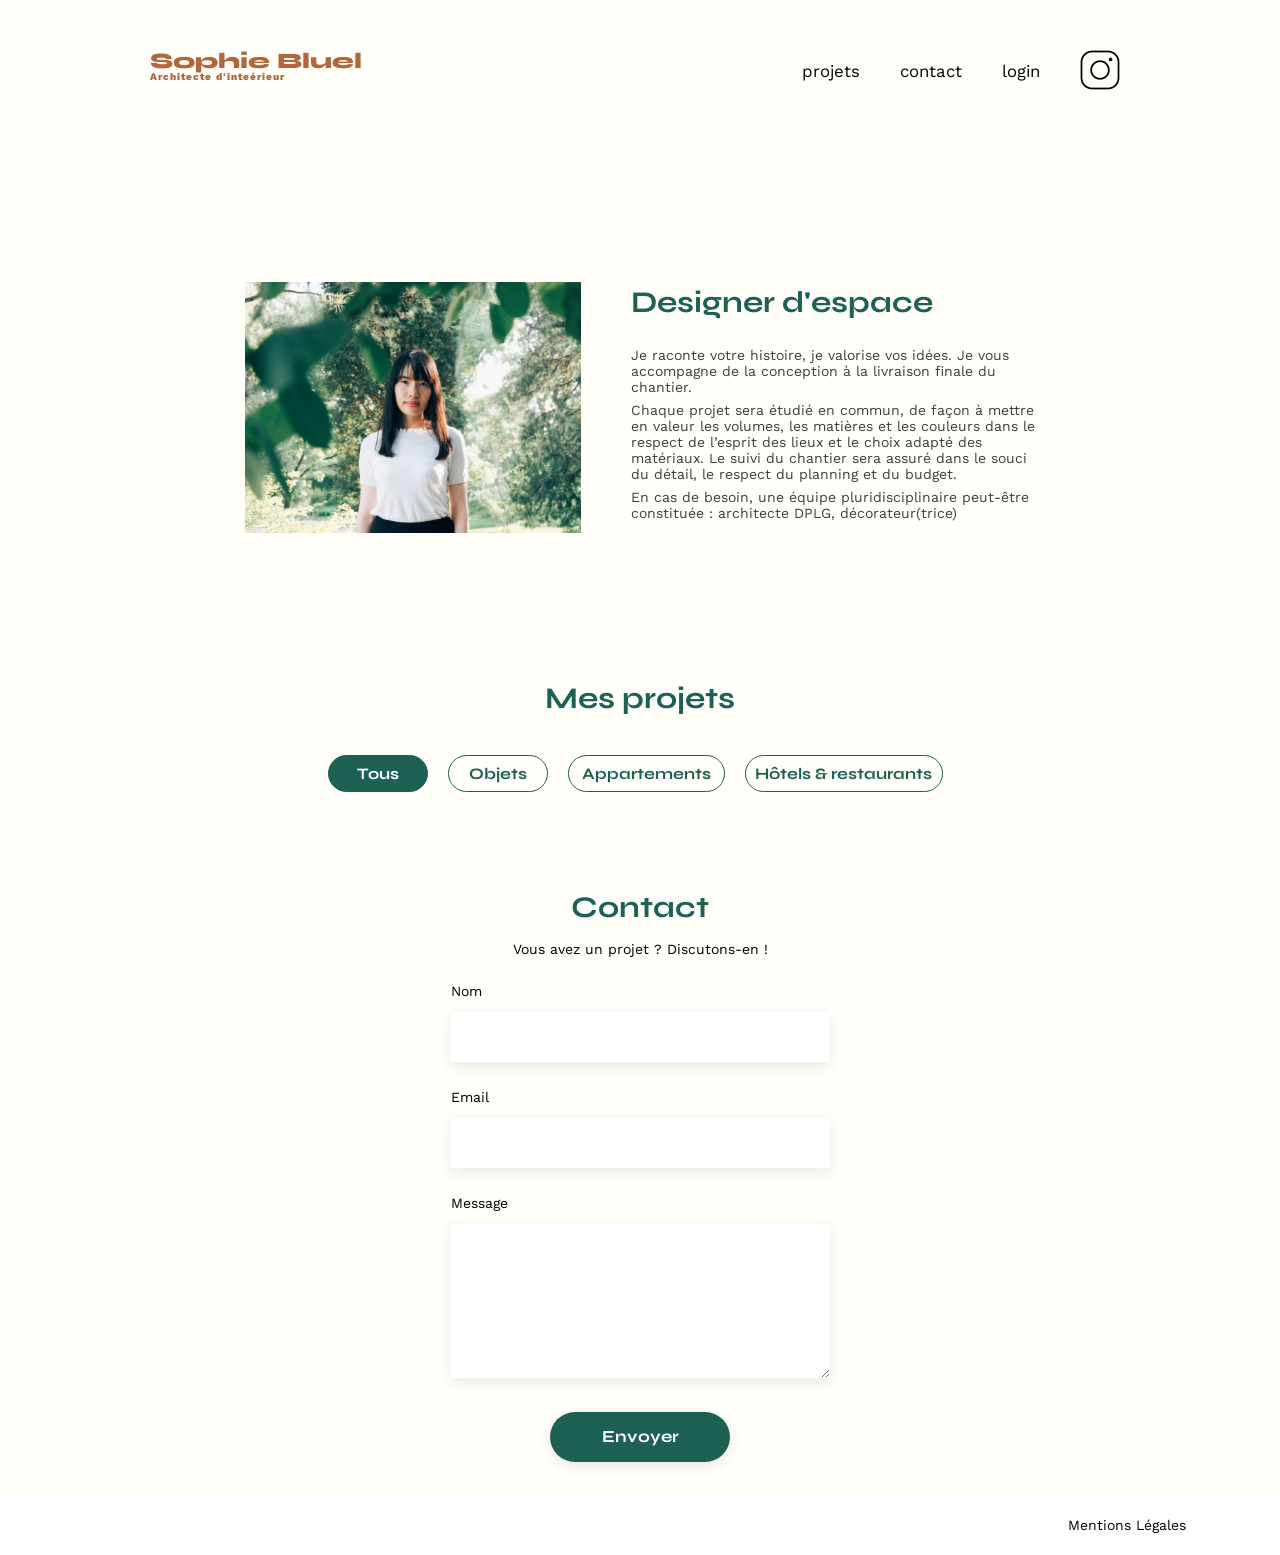
==== FrontEnd/index.html @ d5f516a0 "Intégration preview image de la modale ajout photo" ====
<!DOCTYPE html>
<html lang="fr">
<head>
	<meta charset="UTF-8">
	<title>Sophie Bluel - Architecte d'intérieur</title>
	<meta name="viewport" content="width=device-width, initial-scale=1.0">
	<link rel="preconnect" href="https://fonts.googleapis.com">
	<link rel="preconnect" href="https://fonts.gstatic.com" crossorigin>
	<link href="https://fonts.googleapis.com/css2?family=Syne:wght@700;800&family=Work+Sans&display=swap" rel="stylesheet">
	<link rel="stylesheet" href="https://cdnjs.cloudflare.com/ajax/libs/font-awesome/6.4.2/css/all.min.css"
	integrity="sha512-z3gLpd7yknf1YoNbCzqRKc4qyor8gaKU1qmn+CShxbuBusANI9QpRohGBreCFkKxLhei6S9CQXFEbbKuqLg0DA=="
	crossorigin="anonymous" referrerpolicy="no-referrer" />
	<meta name="description" content="">
	<link rel="stylesheet" href="./assets/style.css">
	<script src="./assets/scripts/works.js" defer></script>
	<script src="./assets/scripts/modal.js" defer></script>
</head>
<body>
	<section id="admin-mode-bar">
		<i class="fa-regular fa-pen-to-square admin-mode-bar-icon"></i>
		<p class="admin-mode-bar-text">Mode édition</p>
	</section>
<header>
	<h1>Sophie Bluel <span>Architecte d'inteérieur</span></h1>
	<nav>
		<ul>
			<li><a href="index.html">projets</a></li>
			<li><a href="index.html#contact">contact</a></li>
			<li><a href="login.html" id="login">login</a>
				<a href="index.html" id="logout">logout</a>
			</li>
		<li><img src="./assets/icons/instagram.png" alt="Instagram"></li>
		</ul>
	</nav>
</header>
<main>
	<section id="introduction">
		<figure>
			<img src="./assets/images/sophie-bluel.png" alt="">
		</figure>
		<article>
			<h2>Designer d'espace</h2>
			<p>Je raconte votre histoire, je valorise vos idées. Je vous accompagne de la conception à la livraison finale du chantier.</p>
			<p>Chaque projet sera étudié en commun, de façon à mettre en valeur les volumes, les matières et les couleurs dans le respect de l’esprit des lieux et le choix adapté des matériaux. Le suivi du chantier sera assuré dans le souci du détail, le respect du planning et du budget.</p>
			<p>En cas de besoin, une équipe pluridisciplinaire peut-être constituée : architecte DPLG, décorateur(trice)</p>
		</article>
	</section>
	<dialog id="modalGallery" aria-hidden="true" aria-labelledby="modal-title" >
		<i class="fa-solid fa-xmark closeModalGallery"></i>
		<h2 class="modalGallerTitle">Galerie photo</h2>
		<div class="galleryModal"></div>
		<div class="modalGalleryLine"></div>
		<button type="button" id="addPhotoButton" class="modalGalleryButton">Ajouter une photo</button>
	</dialog>
	<dialog id="modalPhoto" aria-hidden="true" aria-labelledby="modalPhotoTile" >
		<div class="modalPhotoHeader">
			<i class="fa-solid fa-arrow-left-long backModalGallery"></i>
			<i class="fa-solid fa-xmark modalPhotoClose"></i>
		</div>
		<h2 class="modalPhotoTitle">Ajout photo</h2>
		<div class="modalPhotoMain">
			<i class="fa-regular fa-image"></i>
			<img src="#" alt="preview image" id="previewImage">
			<input type="file" name="image" id="image" accept="image/*">
			<label for="image">+ Ajouter photo</label>
			<p>jpg, png : 4mo max</p>
		</div>
		<form method="POST" class="modalPhotoForm">
			<label for="title">Titre</label>
			<input type="text" name="title" id="title">
			<label for="select">Catégorie</label>
			<select value="categories" id="select">
				<option selected value="" class="option"></option>
				<option value="objets" class="option">Objets</option>
				<option value="appartements" class="option">Appartements</option>
				<option value="hôtels" class="option">Hôtels & restaurants</option>
			</select>
			<div class="modalPhotoLine"></div>
			<button type="submit" id="submitBtn">Valider</button>

	</dialog>


	<section id="portfolio">
		<div class="portfolio-header">
			<h2>Mes projets</h2>
			<button class="portfolioButton" id="openModalGallery"><i class="fa-regular fa-pen-to-square"></i>modifier</button>
		</div>
		<div class="gallery"></div>
	</section>
	<section id="contact">
		<h2>Contact</h2>
		<p>Vous avez un projet ? Discutons-en !</p>
		<form action="#" method="post">
			<label for="name">Nom</label>
			<input type="text" name="name" id="name">
			<label for="email">Email</label>
			<input type="email" name="email" id="email">
			<label for="message">Message</label>
			<textarea name="message" id="message" cols="30" rows="10"></textarea>
			<input type="submit" value="Envoyer">
		</form>
	</section>
</main>

<footer>
	<nav>
		<ul>
			<li>Mentions Légales</li>
		</ul>
	</nav>
</footer>
</body>
</html>
---- FrontEnd/assets/style.css ----
/* http://meyerweb.com/eric/tools/css/reset/
   v2.0 | 20110126
   License: none (public domain)
*/

html, body, div, span, applet, object, iframe,
h1, h2, h3, h4, h5, h6, p, blockquote, pre,
a, abbr, acronym, address, big, cite, code,
del, dfn, em, img, ins, kbd, q, s, samp,
small, strike, strong, sub, sup, tt, var,
b, u, i, center,
dl, dt, dd, ol, ul, li,
fieldset, form, label, legend,
table, caption, tbody, tfoot, thead, tr, th, td,
article, aside, canvas, details, embed,
figure, figcaption, footer, header, hgroup,
menu, nav, output, ruby, section, summary,
time, mark, audio, video {
	margin: 0;
	padding: 0;
	border: 0;
	font-size: 100%;
	font: inherit;
	vertical-align: baseline;
}
/* HTML5 display-role reset for older browsers */
article, aside, details, figcaption, figure,
footer, header, hgroup, menu, nav, section {
	display: block;
}
body {
	line-height: 1;
}
ol, ul {
	list-style: none;
}
blockquote, q {
	quotes: none;
}
blockquote:before, blockquote:after,
q:before, q:after {
	content: '';
	content: none;
}
table {
	border-collapse: collapse;
	border-spacing: 0;
}
/** end reset css**/
html {
	display: flex;
	flex-direction: column;
	align-items: center;
	padding: 0;
	margin: 0;
}
body {
	width: 100%;
	font-family: 'Work Sans' ;
	font-size: 14px;
	background-color: #fffef8;
}
* {
	box-sizing: border-box;
}
header {
	display: flex;
	justify-content: space-between;
	margin: 50px 150px 139px 150px;
}
a {
	text-decoration: none;
	color: #000000;
}
main {
	display: flex;
	flex-direction: column;
	align-items: center;
	padding: 0 245px;
}
section {
	margin: 50px 0
}

h1{
	display: flex;
	flex-direction: column;
	font-family: 'Syne';
	font-size: 22px;
	font-weight: 800;
	color: #B1663C;
}

h1 > span {
	font-family: 'Work Sans';
	font-size:10px;
	letter-spacing: 0.1em;
;
}

h2{
	font-family: 'Syne';
	font-weight: 700;
	font-size: 30px;
	color: #1D6154
}
header nav ul {
	display: flex;
	align-items: center;
	list-style-type: none;

}
header nav li {
	padding: 0 10px;
	font-size: 1.2em;
	margin-left: 20px;
}

li:hover {
	color: #B1663C;
}
li a:hover {
	color: #B1663C;
}
#introduction {
	display: flex;
	align-items: center;
}
#introduction img {
	display: block;
	width: 87%;
}

#introduction h2 {
	margin-bottom: 1em;
}
#introduction p {
	margin-bottom: 0.5em;
	width: 404px;
	color: #3D3D3D;
	font-family: Work Sans;
	font-size: 14px;
	font-style: normal;
	font-weight: 400;
	line-height: normal;
}
#portfolio {
	margin-top: 100px;
}
.portfolio-header{
	display: flex;
	justify-content: center;
	align-items: center;
	margin-bottom: 3em;
	gap: 20px;
}
.portfolioButton {
	border: none;
	background-color: #fffef8;
	display: none;
	align-items: center;
	justify-content: center;
	gap: 11px;
	color: #000;
	font-family: Work Sans;
	font-size: 14px;
	font-style: normal;
	font-weight: 400;
	line-height: normal;
}
#portfolio h2 {
	text-align: center;
}
.gallery {
	width: 100%;
	display: grid;
	grid-template-columns: 1fr 1fr 1fr;
	grid-column-gap: 20px;
	grid-row-gap: 20px;
}

.gallery img {
	width: 100%;
}
.gallery figcaption {
	color: #3D3D3D;
	font-family: Work Sans;
	font-size: 13px;
	font-style: normal;
	font-weight: 400;
	line-height: normal;
}
.filters {
	display: flex;
	justify-content: center;
	gap: 10px;
	margin: 0 0 50px 0;
}
.btn {
	height: 37px;
	background-color: #fffef8;
	color: #1D6154;
	border-radius: 60px;
	border: 1px solid #1D6154;
	text-align: center;
	font-family: Syne;
	font-size: 16px;
	font-style: normal;
	font-weight: 700;
	line-height: normal;
}
.btn-all, .btn-items {
	width: 100px;
}
.btn-apartments {
	width: 157px;
}
.btn-hotels {
	width: 198px;
}
.btn_selected {
	color: #fff;
	background-color: #1D6154;
}
#contact {
	width: 379px;
	margin: auto;
	display: flex;
	flex-direction: column;
}
#contact > * {
	text-align: center;

}
#contact h2{
	margin-bottom: 20px;
}
#contact form {
	text-align: left;
	margin-top:30px;
	display: flex;
	flex-direction: column;
}

#contact input {
	height: 50px;
	font-size: 1.2em;
	border: none;
	box-shadow: 0px 4px 14px rgba(0, 0, 0, 0.09);
}
#contact label {
	width: 100%;
	margin: 2em 0 1em 0;
	display: flex;
	justify-content: flex-start;
}
#contact textarea {
	border: none;
	box-shadow: 0px 4px 14px rgba(0, 0, 0, 0.09);
}
input[type="submit"]{
	font-family: 'Syne';
	font-weight: 700;
	color: white;
	background-color: #1D6154;
	margin : 2em auto ;
	width: 180px;
	text-align: center;
	border-radius: 60px ;
}
footer {
	width: 100%;
	height: 60px;
	background-color: #fff;
	display: flex;
	align-items: center;
	justify-content: flex-end;
}

footer nav ul {
	width: 100%;
	margin-right: 6.69em;
}

/* Page login */
#login {
	width: 50%;
	height: 54.5em;
	margin: auto;
}
#login > * {
	text-align: center;

}
#login h1{
	margin-bottom: 20px;
	color: #1D6154;
	text-align: center;
	font-family: Syne;
	font-size: 30px;
	font-style: normal;
	font-weight: 700;
	line-height: normal;
}
#login form {
	text-align: left;
	margin-top:30px;
	display: flex;
	flex-direction: column;
	align-items: center;
}

#login input {
	width: 379px;
	height: 50px;
	font-size: 1.2em;
	border: none;
	box-shadow: 0px 4px 14px rgba(0, 0, 0, 0.09);
}
#login label {
	width: 379px;
	margin: 2em 0 1em 0;
	color: #3D3D3D;
	font-family: Work Sans;
	font-size: 14px;
	font-style: normal;
	font-weight: 500;
	line-height: normal;
}
#login a {
	color: #3d3d3d;
	align-self: center;
	font-family: Work Sans;
	font-size: 14px;
	font-style: normal;
	font-weight: 500;
	line-height: normal;
	text-decoration-line: underline;
	width: 139px;
	height: 16px;
}
#login .submit-btn {
	width: 179px;
	height: 36px;
	font-size: 14px;
	border-radius: 60px;
	background: #1D6154;
	color: #FFF;
	text-align: center;
	font-family: Syne;
	font-size: 14px;
	font-style: normal;
	font-weight: 700;
	line-height: normal;
	margin: 37px 0 28px 0;
}
#logout {
	display: none;
}

/* Mode édition */
#admin-mode-bar {
	height: 59px;
	background-color: #000;
	display: none;
	justify-content: center;
	align-items: center;
	gap: 21px;
	margin: 0;
}

.admin-mode-bar-icon {
	width: 15.58px;
	height: 15.58px;
	color: #fff;
}

.admin-mode-bar-text {
	color: #FFF;
	text-align: center;
	font-family: Work Sans;
	font-size: 16px;
	font-style: normal;
	font-weight: 400;
	line-height: normal;	
}
.portfolio-header{
	display: flex;
	justify-content: center;
	align-items: center;
	margin-bottom: 3em;
	gap: 20px;
}

/* Modale galérie */
#modalGallery::backdrop {
	background: rgba(0, 0, 0, 0.30);
}
#modalGallery {
	width: 630px;
	height: 688px;
	display: flex;
	flex-direction: column;
	align-items: center;
	border: none;
	border-radius: 10px;
	background-color: #fff;
	padding: 0;
}

.closeModalGallery {
	width: 24px;
	height: 24px;
	margin: 26px 30px 0 auto;
}

.modalGalleryLine {
	width: 430px;
	border-top: 1px solid #b3b3b3;
	margin: 70px 0 0 0;
}

.modalGalleryButton {
	width: 237px;
	height: 36px;
	border: none;
	border-radius: 60px;
	background: #1D6154;
	color: #FFF;
	text-align: center;
	font-family: Syne;
	font-size: 14px;
	font-style: normal;
	font-weight: 700;
	line-height: normal;
	margin: 40px 0;
}

.galleryModal {
	display: grid;
	grid-template-columns: repeat(5, 1fr);
	margin: 40px 0 0 0;
	gap: 30px 10px;
}

.galleryModalFigure {
	width: 78px;
	height: 104px;
	display: flex;
	align-items: flex-start;
	position: relative;
}

.galleryModalFigureImage {
	width: 100%;
	height: 100%;
	object-fit: cover;
}

.galleryModalFigureDelete {
	width: 17px;
	height: 17px;
	background: #000;
	border: none;
	position: absolute;
	right: 0;
	margin: 5px;
	padding: 0;
	display: flex;
	justify-content: center;
	align-items: center;
	color: #fff;
	font-size: xx-small;
}

/* Modale photo */
#modalPhoto::backdrop {
	background: rgba(0, 0, 0, 0.30);
}

#modalPhoto {
	width: 630px;
	height: 670px;
	background-color: #fff;
	display: flex;
	flex-direction: column;
	align-items: center;
	border: none;
	border-radius: 10px;
	padding: 0;
	padding: 26px 30px 0 30px;
}

.modalPhotoHeader {
	width: 100%;
	height: 25px;
	display: flex;
	justify-content: space-between;
	align-items: center;
}

.backModalGallery {
	width: 21px;
	height: 21px;
}

.modalPhotoClose {
	width: 24px;
	height: 24px;
}

.modalPhotoTitle {
	color: #000;
	text-align: center;
	font-family: Work Sans;
	font-size: 26px;
	font-style: normal;
	font-weight: 400;
	line-height: normal;
}

.modalPhotoMain {
	width: 420px;
	height: 169px;
	display: flex;
	flex-direction: column;
	align-items: center;
	justify-content: center;
	border: none;
	border-radius: 3px;
	background: #E8F1F6;
	gap: 5px;
	margin: 30px 0 10px 0;
}

.fa-image {
	font-size: 76px;
	color: #CBD6DC;
}

#previewImage {
	display: none;
	width: 129px;
	height: 100%;
}

.modalPhotoMain span {
	display: flex;
	flex-direction: column;
	align-items: center;
}

.modalPhotoMain input {
	display: none;
}

.modalPhotoForm {
	width: 420px;
	display: flex;
	flex-direction: column;
	align-items: center;
}

.modalPhotoForm input {
	width: 420px;
	height: 51px;
	background: #FFF;
	border: none;
	box-shadow: 0px 4px 14px 0px rgba(0, 0, 0, 0.09);}

.modalPhotoForm label {
	width: 100%;
	color: #3D3D3D;
	font-family: Work Sans;
	font-size: 14px;
	font-style: normal;
	font-weight: 500;
	line-height: normal;
	margin: 20px 0 10px 0;}

#select {
	width: 420px;
	height: 51px;
	background: #FFF;
	border: none;
	box-shadow: 0px 4px 14px 0px rgba(0, 0, 0, 0.09);
}

.option {
	color: #444;
	font-family: Work Sans;
	font-size: 14px;
	font-style: normal;
	font-weight: 400;
	line-height: normal;
}

.modalPhotoLine {
	width: 430px;
	border-top: 1px solid #b3b3b3;
	margin: 47px 0 0 0;
}

#submitBtn:disabled {
	margin-top: 32px;
	width: 237px;
	height: 36px;
	border: none;
	border-radius: 60px;
	background-color: #A7A7A7;
	color: #FFF;
	text-align: center;
	font-family: Syne;
	font-size: 14px;
	font-style: normal;
	font-weight: 700;
	line-height: normal;
}

#submitBtn:enabled {
	margin-top: 32px;
	width: 237px;
	height: 36px;
	border: none;
	border-radius: 60px;
	background-color: #1D6154;
	color: #FFF;
	text-align: center;
	font-family: Syne;
	font-size: 14px;
	font-style: normal;
	font-weight: 700;
	line-height: normal;
}
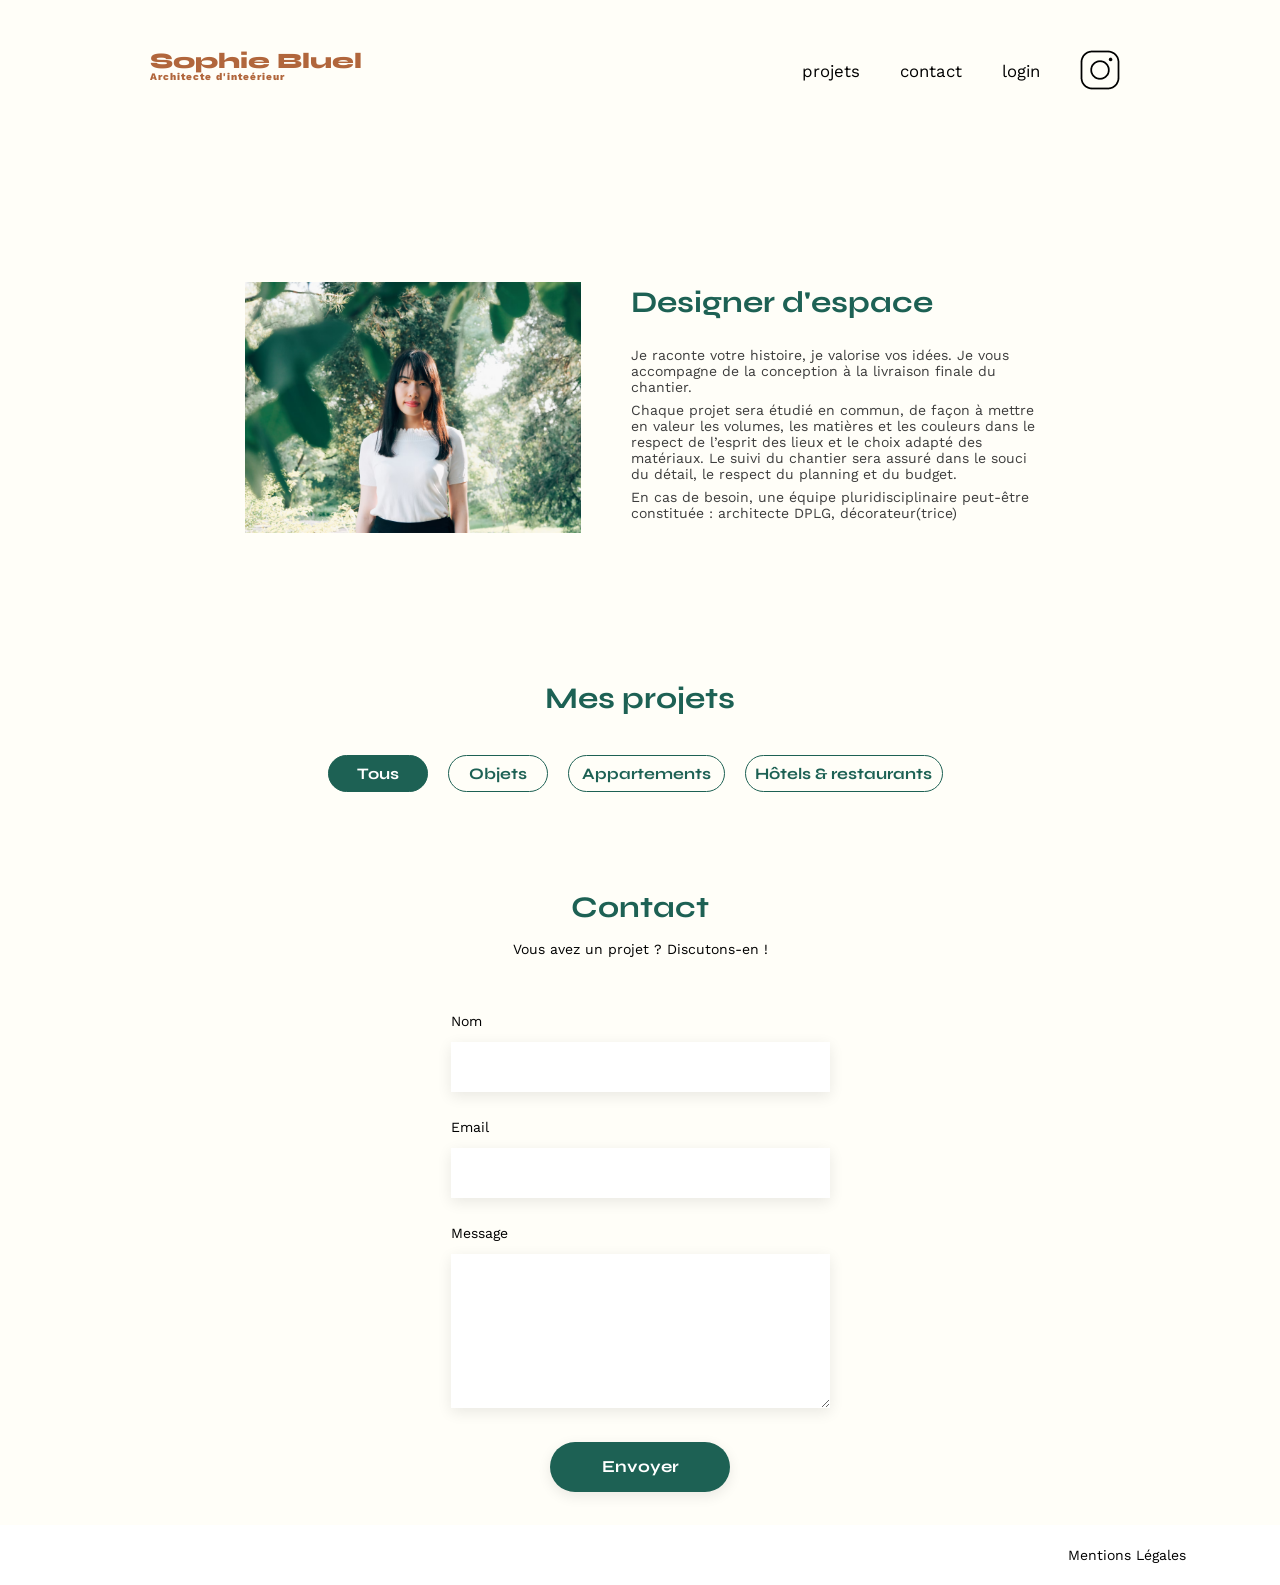
==== commit 29e604c5: "Modifications mineures" ====
--- a/FrontEnd/index.html
+++ b/FrontEnd/index.html
@@ -16,18 +16,18 @@
 	<script src="./assets/scripts/modal.js" defer></script>
 </head>
 <body>
-	<section id="admin-mode-bar">
+	<div id="admin-mode-bar">
 		<i class="fa-regular fa-pen-to-square admin-mode-bar-icon"></i>
 		<p class="admin-mode-bar-text">Mode édition</p>
-	</section>
+	</div>
 <header>
 	<h1>Sophie Bluel <span>Architecte d'inteérieur</span></h1>
 	<nav>
 		<ul>
 			<li><a href="index.html">projets</a></li>
 			<li><a href="index.html#contact">contact</a></li>
-			<li><a href="login.html" id="login">login</a>
-				<a href="index.html" id="logout">logout</a>
+			<li><a href="login.html" class="login">login</a>
+				<a href="index.html" class="logout">logout</a>
 			</li>
 		<li><img src="./assets/icons/instagram.png" alt="Instagram"></li>
 		</ul>
@@ -45,39 +45,39 @@
 			<p>En cas de besoin, une équipe pluridisciplinaire peut-être constituée : architecte DPLG, décorateur(trice)</p>
 		</article>
 	</section>
-	<dialog id="modalGallery" aria-hidden="true" aria-labelledby="modal-title" >
+	<dialog id="modalGallery" aria-hidden="true" aria-labelledby="modalGalleryTitle" >
 		<i class="fa-solid fa-xmark closeModalGallery"></i>
-		<h2 class="modalGallerTitle">Galerie photo</h2>
+		<h2 id="modalGalleryTitle">Galerie photo</h2>
 		<div class="galleryModal"></div>
 		<div class="modalGalleryLine"></div>
 		<button type="button" id="addPhotoButton" class="modalGalleryButton">Ajouter une photo</button>
 	</dialog>
-	<dialog id="modalPhoto" aria-hidden="true" aria-labelledby="modalPhotoTile" >
+	<dialog id="modalPhoto" aria-hidden="true" aria-labelledby="modalPhotoTitle" >
 		<div class="modalPhotoHeader">
 			<i class="fa-solid fa-arrow-left-long backModalGallery"></i>
 			<i class="fa-solid fa-xmark modalPhotoClose"></i>
 		</div>
-		<h2 class="modalPhotoTitle">Ajout photo</h2>
-		<div class="modalPhotoMain">
-			<i class="fa-regular fa-image"></i>
-			<img src="#" alt="preview image" id="previewImage">
-			<input type="file" name="image" id="image" accept="image/*">
-			<label for="image">+ Ajouter photo</label>
-			<p>jpg, png : 4mo max</p>
-		</div>
-		<form method="POST" class="modalPhotoForm">
+		<h2 id="modalPhotoTitle">Ajout photo</h2>
+		<form class="modalPhotoForm">
+			<div class="modalPhotoMain">
+				<i class="fa-regular fa-image"></i>
+				<img src="#" alt="preview image" id="previewImage">
+				<input type="file" name="image" id="image" accept="image/*">
+				<label for="image">+ Ajouter photo</label>
+				<p>jpg, png : 4mo max</p>
+			</div>
 			<label for="title">Titre</label>
 			<input type="text" name="title" id="title">
-			<label for="select">Catégorie</label>
-			<select value="categories" id="select">
-				<option selected value="" class="option"></option>
+			<label for="category">Catégorie</label>
+			<select id="category">
+				<option selected class="option"></option>
 				<option value="objets" class="option">Objets</option>
 				<option value="appartements" class="option">Appartements</option>
 				<option value="hôtels" class="option">Hôtels & restaurants</option>
 			</select>
 			<div class="modalPhotoLine"></div>
 			<button type="submit" id="submitBtn">Valider</button>
-
+		</form>
 	</dialog>
 
 
--- a/FrontEnd/assets/style.css
+++ b/FrontEnd/assets/style.css
@@ -308,6 +308,7 @@
 	display: flex;
 	flex-direction: column;
 	align-items: center;
+	gap: 5px;
 }
 
 #login input {
@@ -354,6 +355,39 @@
 	line-height: normal;
 	margin: 37px 0 28px 0;
 }
+
+.errorDialog {
+	display: none;
+	flex-direction: column;
+	align-items: center;
+	width: 350px;
+	height: 150px;
+	padding: 0;
+	border: none;
+	border-radius: 15px;
+	background: #ecfcfd;
+	gap: 10px;
+	padding: 20px;
+}
+
+.dialogTitle {
+	font-size: 20px;
+}
+
+.dividingLine {
+	width: 100%;
+	border-top: 1px solid #b3b3b3;
+	margin: 70px 0 0 0;
+}
+
+.dialogButton {
+	border: none;
+	font-size: xx-large;
+	font-weight: bolder;
+	color:#1D6154;
+	margin-top: 20px;
+}
+
 #logout {
 	display: none;
 }
@@ -457,7 +491,7 @@
 	object-fit: cover;
 }
 
-.galleryModalFigureDelete {
+.trash-button {
 	width: 17px;
 	height: 17px;
 	background: #000;
@@ -533,6 +567,21 @@
 	margin: 30px 0 10px 0;
 }
 
+.modalPhotoMain label {
+	width: 173px;
+	height: 36px;
+	border: none;
+	border-radius: 50px;
+	background: #CBD6DC;
+	color: #306685;
+	font-family: Work Sans;
+	font-size: 14px;
+	font-style: normal;
+	font-weight: 500;
+	line-height: 36px;
+	text-align: center;
+}
+
 .fa-image {
 	font-size: 76px;
 	color: #CBD6DC;
@@ -568,7 +617,7 @@
 	border: none;
 	box-shadow: 0px 4px 14px 0px rgba(0, 0, 0, 0.09);}
 
-.modalPhotoForm label {
+.modalPhotoForm label[for=title], label[for=category] {
 	width: 100%;
 	color: #3D3D3D;
 	font-family: Work Sans;
@@ -578,7 +627,7 @@
 	line-height: normal;
 	margin: 20px 0 10px 0;}
 
-#select {
+#category {
 	width: 420px;
 	height: 51px;
 	background: #FFF;
